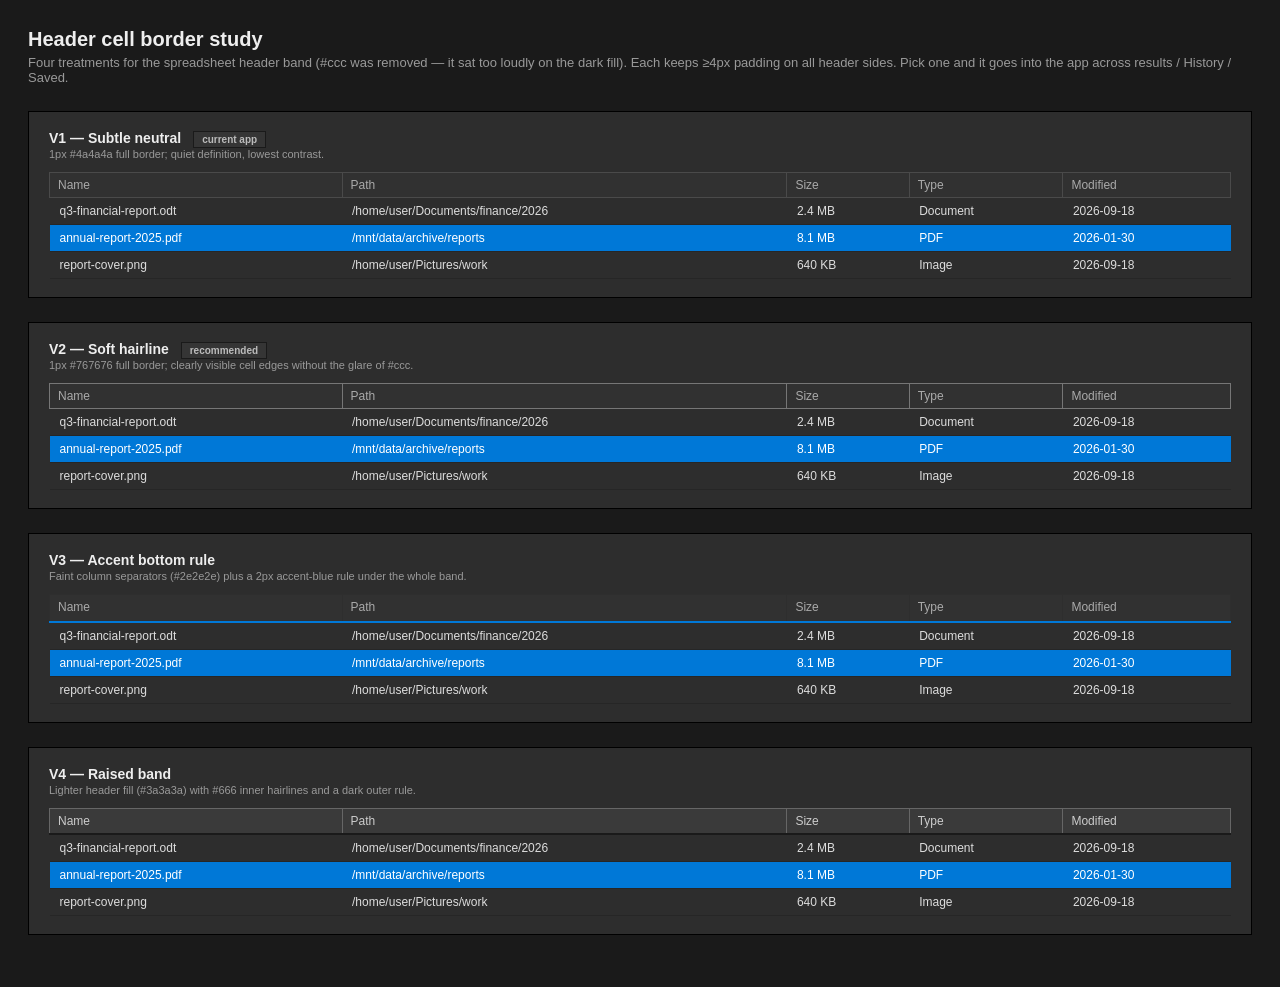
==== docs/mockups/mockup-headers.html @ 68f0beaf "Spreadsheet fixes and layout polish (r016) - Path-column auto-fit: exact edge detection via header-b" ====
<!DOCTYPE html>
<html lang="en">
<head>
<meta charset="utf-8">
<title>Header Cell Border Study — linfilesearch</title>
<style>
  * { margin:0; padding:0; box-sizing:border-box; font-family:Ubuntu, Cantarell, sans-serif; }
  body { background:#1a1a1a; color:#eee; padding:28px; }
  h1 { font-size:20px; margin-bottom:4px; }
  .sub { color:#999; font-size:13px; margin-bottom:26px; }
  .panel { background:#2d2d2d; border:1px solid #000; padding:18px 20px; margin-bottom:24px; }
  .panel h2 { font-size:14px; margin-bottom:2px; }
  .panel .note { font-size:11px; color:#999; margin-bottom:12px; }
  .tag { font-size:10px; border:1px solid #1a1a1a; background:#353535; color:#bbb; padding:2px 8px; margin-left:8px; vertical-align:middle; }
  table { width:100%; border-collapse:collapse; font-size:12px; }
  td { padding:6px 10px; border-bottom:1px solid #262626; color:#ddd; }
  tr.sel td { background:#0078D7; color:#fff; }

  /* V1: subtle neutral full border (what the app uses today) */
  .v1 th { background:#313131; color:#aaa; font-weight:normal; text-align:left;
           padding:5px 8px; border:1px solid #4a4a4a; }

  /* V2: soft hairline, lighter than #4a4a4a but calmer than #ccc */
  .v2 th { background:#313131; color:#aaa; font-weight:normal; text-align:left;
           padding:5px 8px; border:1px solid #767676; }

  /* V3: accent bottom rule — column separators faint, blue rule under the band */
  .v3 th { background:#313131; color:#aaa; font-weight:normal; text-align:left;
           padding:5px 8px 7px 8px; border:1px solid #2e2e2e; border-bottom:2px solid #0078D7; }

  /* V4: raised band — lighter fill, inner hairlines, dark outer rule */
  .v4 th { background:#3a3a3a; color:#ccc; font-weight:normal; text-align:left;
           padding:5px 8px; border:1px solid #666666; border-bottom:2px solid #1a1a1a; }
</style>
</head>
<body>
<h1>Header cell border study</h1>
<div class="sub">Four treatments for the spreadsheet header band (#ccc was removed — it sat too loudly on the
dark fill). Each keeps ≥4px padding on all header sides. Pick one and it goes into the app across
results / History / Saved.</div>

<div class="panel">
  <h2>V1 — Subtle neutral <span class="tag">current app</span></h2>
  <div class="note">1px #4a4a4a full border; quiet definition, lowest contrast.</div>
  <table class="v1">
    <tr><th>Name</th><th>Path</th><th>Size</th><th>Type</th><th>Modified</th></tr>
    <tr><td>q3-financial-report.odt</td><td>/home/user/Documents/finance/2026</td><td>2.4 MB</td><td>Document</td><td>2026-09-18</td></tr>
    <tr class="sel"><td>annual-report-2025.pdf</td><td>/mnt/data/archive/reports</td><td>8.1 MB</td><td>PDF</td><td>2026-01-30</td></tr>
    <tr><td>report-cover.png</td><td>/home/user/Pictures/work</td><td>640 KB</td><td>Image</td><td>2026-09-18</td></tr>
  </table>
</div>

<div class="panel">
  <h2>V2 — Soft hairline <span class="tag">recommended</span></h2>
  <div class="note">1px #767676 full border; clearly visible cell edges without the glare of #ccc.</div>
  <table class="v2">
    <tr><th>Name</th><th>Path</th><th>Size</th><th>Type</th><th>Modified</th></tr>
    <tr><td>q3-financial-report.odt</td><td>/home/user/Documents/finance/2026</td><td>2.4 MB</td><td>Document</td><td>2026-09-18</td></tr>
    <tr class="sel"><td>annual-report-2025.pdf</td><td>/mnt/data/archive/reports</td><td>8.1 MB</td><td>PDF</td><td>2026-01-30</td></tr>
    <tr><td>report-cover.png</td><td>/home/user/Pictures/work</td><td>640 KB</td><td>Image</td><td>2026-09-18</td></tr>
  </table>
</div>

<div class="panel">
  <h2>V3 — Accent bottom rule</h2>
  <div class="note">Faint column separators (#2e2e2e) plus a 2px accent-blue rule under the whole band.</div>
  <table class="v3">
    <tr><th>Name</th><th>Path</th><th>Size</th><th>Type</th><th>Modified</th></tr>
    <tr><td>q3-financial-report.odt</td><td>/home/user/Documents/finance/2026</td><td>2.4 MB</td><td>Document</td><td>2026-09-18</td></tr>
    <tr class="sel"><td>annual-report-2025.pdf</td><td>/mnt/data/archive/reports</td><td>8.1 MB</td><td>PDF</td><td>2026-01-30</td></tr>
    <tr><td>report-cover.png</td><td>/home/user/Pictures/work</td><td>640 KB</td><td>Image</td><td>2026-09-18</td></tr>
  </table>
</div>

<div class="panel">
  <h2>V4 — Raised band</h2>
  <div class="note">Lighter header fill (#3a3a3a) with #666 inner hairlines and a dark outer rule.</div>
  <table class="v4">
    <tr><th>Name</th><th>Path</th><th>Size</th><th>Type</th><th>Modified</th></tr>
    <tr><td>q3-financial-report.odt</td><td>/home/user/Documents/finance/2026</td><td>2.4 MB</td><td>Document</td><td>2026-09-18</td></tr>
    <tr class="sel"><td>annual-report-2025.pdf</td><td>/mnt/data/archive/reports</td><td>8.1 MB</td><td>PDF</td><td>2026-01-30</td></tr>
    <tr><td>report-cover.png</td><td>/home/user/Pictures/work</td><td>640 KB</td><td>Image</td><td>2026-09-18</td></tr>
  </table>
</div>
</body>
</html>
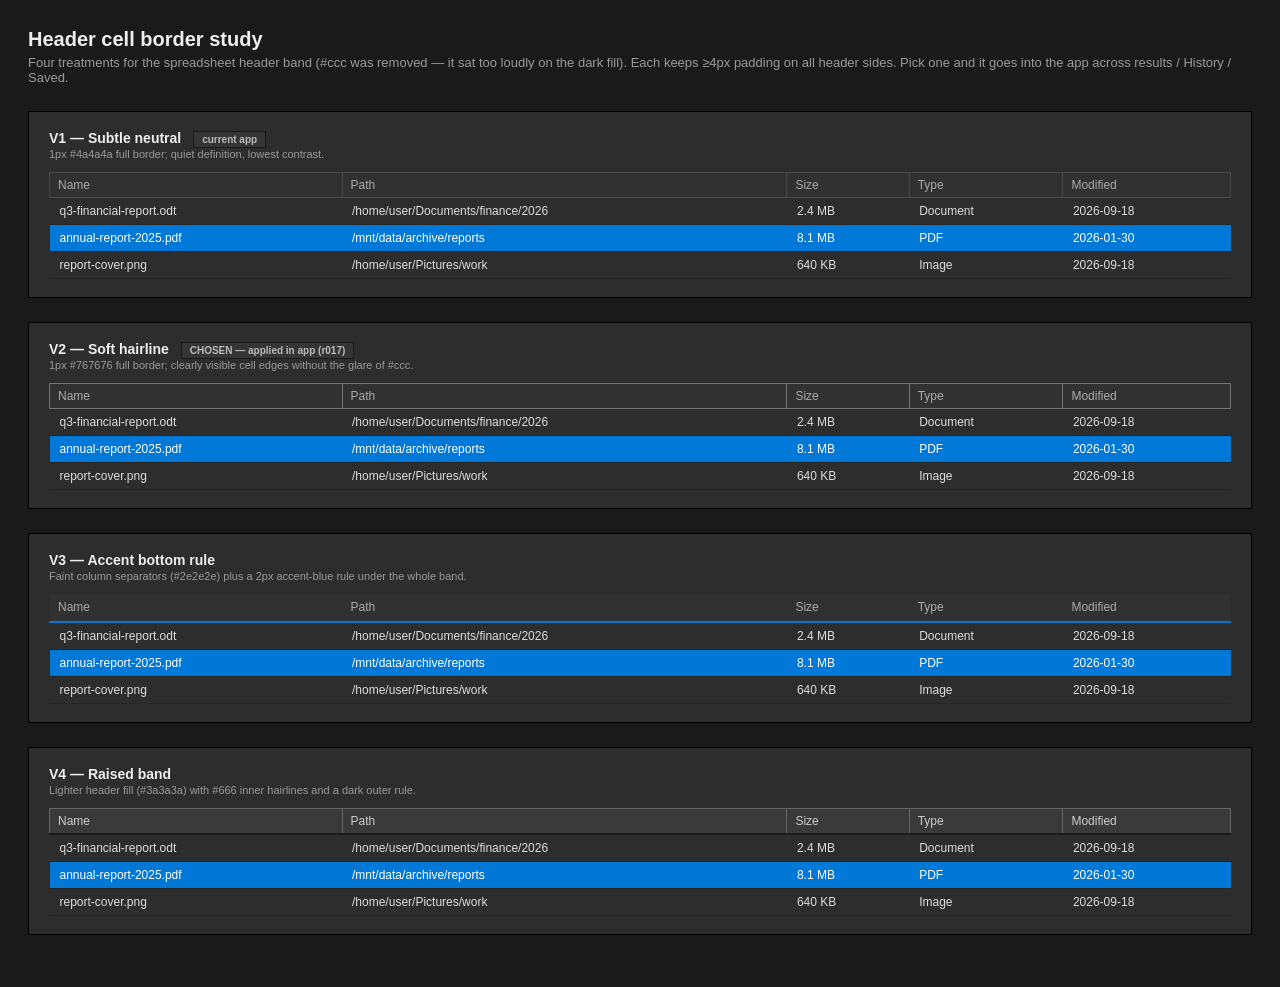
==== commit fcc5c1a9: "Apply header style V2 Soft Hairline + spec - docs/header-style-spec.md: V2 decision record (1px #767" ====
--- a/docs/mockups/mockup-headers.html
+++ b/docs/mockups/mockup-headers.html
@@ -51,7 +51,7 @@
 </div>
 
 <div class="panel">
-  <h2>V2 — Soft hairline <span class="tag">recommended</span></h2>
+  <h2>V2 — Soft hairline <span class="tag win">CHOSEN — applied in app (r017)</span></h2>
   <div class="note">1px #767676 full border; clearly visible cell edges without the glare of #ccc.</div>
   <table class="v2">
     <tr><th>Name</th><th>Path</th><th>Size</th><th>Type</th><th>Modified</th></tr>
